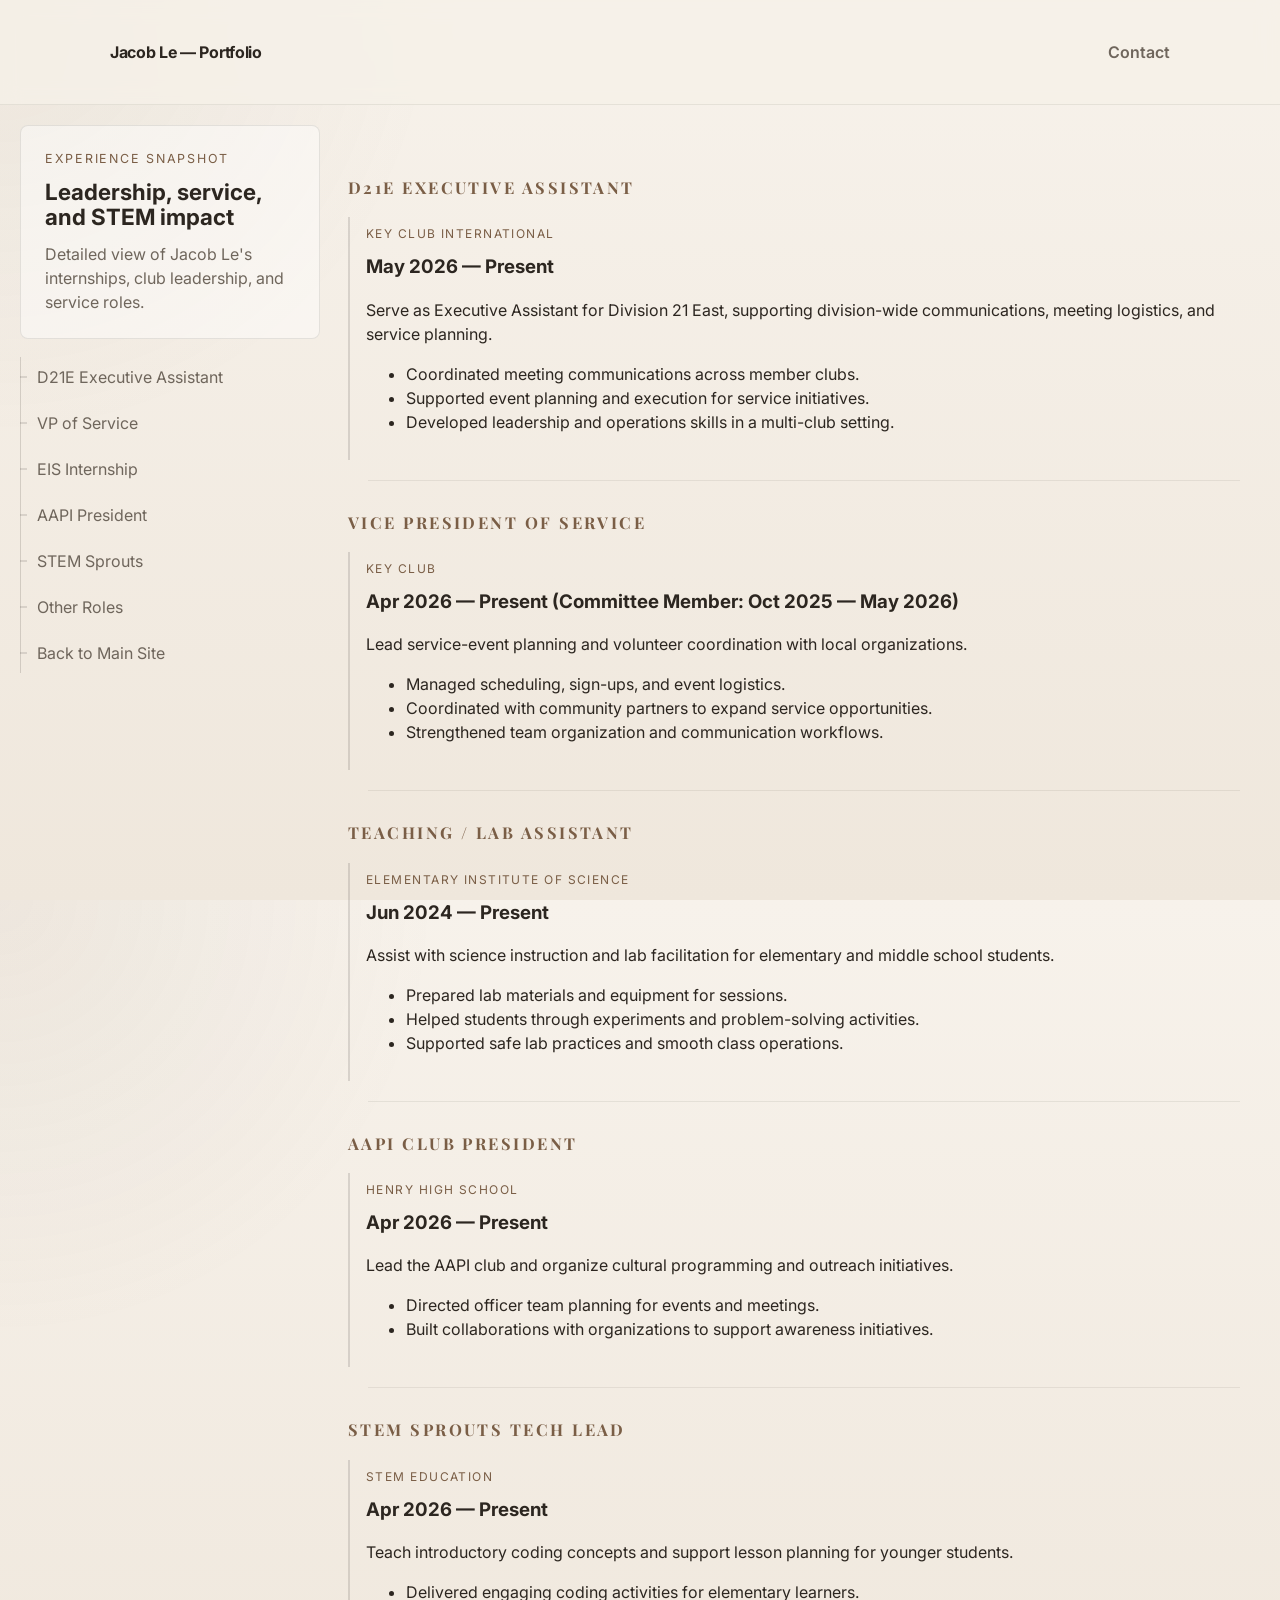
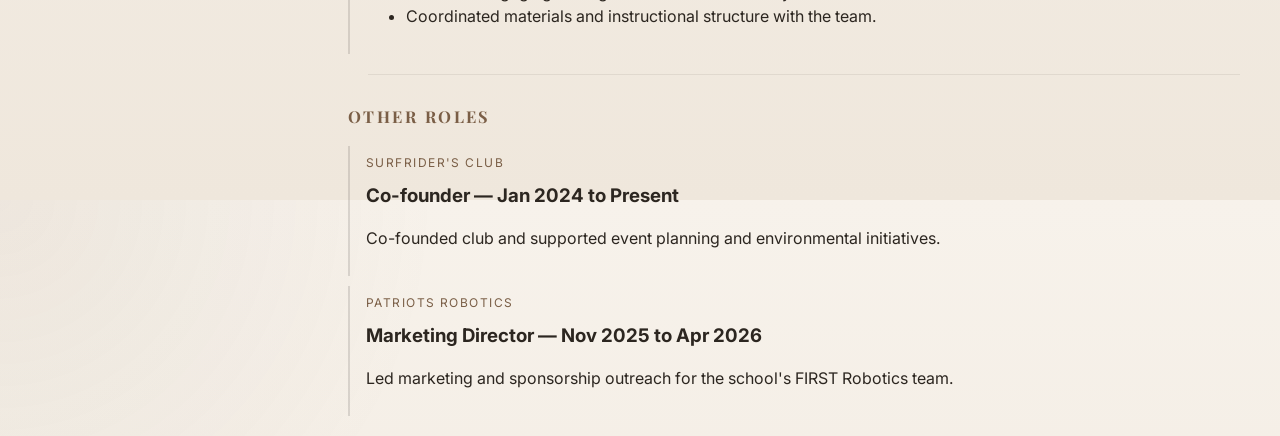
==== experience.html @ 4c25a662 "Refine visual flow and add experience/resume subpages" ====
<!doctype html>
<html lang="en">
  <head>
    <meta charset="utf-8" />
    <meta name="viewport" content="width=device-width,initial-scale=1" />
    <title>Jacob Le — Experience</title>
    <link rel="preconnect" href="https://fonts.googleapis.com">
    <link rel="preconnect" href="https://fonts.gstatic.com" crossorigin>
    <link href="https://fonts.googleapis.com/css2?family=Inter:wght@300;400;500;600;700;800&family=Playfair+Display:wght@400;600&display=swap" rel="stylesheet">
    <link rel="stylesheet" href="style.css">
  </head>
  <body>
    <header class="site-header">
      <div class="container header-inner">
        <a class="brand" href="index.html">Jacob Le — Portfolio</a>
        <a class="header-link" href="index.html#contact">Contact</a>
      </div>
    </header>

    <main class="portfolio-shell">
      <aside class="sidebar">
        <div class="sidebar-card">
          <p class="eyebrow">Experience Snapshot</p>
          <h1>Leadership, service, and STEM impact</h1>
          <p class="sidebar-copy">Detailed view of Jacob Le's internships, club leadership, and service roles.</p>
        </div>

        <nav class="side-menu" aria-label="Experience navigation">
          <a href="#d21e">D21E Executive Assistant</a>
          <a href="#vp-service">VP of Service</a>
          <a href="#eis">EIS Internship</a>
          <a href="#aapi">AAPI President</a>
          <a href="#stem">STEM Sprouts</a>
          <a href="#other">Other Roles</a>
          <a href="index.html#experience">Back to Main Site</a>
        </nav>
      </aside>

      <div class="content-column">
        <section class="section container" id="d21e">
          <h2 class="section-title">D21E Executive Assistant</h2>
          <div class="timeline">
            <article class="timeline-item">
              <p class="timeline-tag">Key Club International</p>
              <h3>May 2026 — Present</h3>
              <p>Serve as Executive Assistant for Division 21 East, supporting division-wide communications, meeting logistics, and service planning.</p>
              <ul>
                <li>Coordinated meeting communications across member clubs.</li>
                <li>Supported event planning and execution for service initiatives.</li>
                <li>Developed leadership and operations skills in a multi-club setting.</li>
              </ul>
            </article>
          </div>
        </section>

        <section class="section container" id="vp-service">
          <h2 class="section-title">Vice President of Service</h2>
          <div class="timeline">
            <article class="timeline-item">
              <p class="timeline-tag">Key Club</p>
              <h3>Apr 2026 — Present (Committee Member: Oct 2025 — May 2026)</h3>
              <p>Lead service-event planning and volunteer coordination with local organizations.</p>
              <ul>
                <li>Managed scheduling, sign-ups, and event logistics.</li>
                <li>Coordinated with community partners to expand service opportunities.</li>
                <li>Strengthened team organization and communication workflows.</li>
              </ul>
            </article>
          </div>
        </section>

        <section class="section container" id="eis">
          <h2 class="section-title">Teaching / Lab Assistant</h2>
          <div class="timeline">
            <article class="timeline-item">
              <p class="timeline-tag">Elementary Institute of Science</p>
              <h3>Jun 2024 — Present</h3>
              <p>Assist with science instruction and lab facilitation for elementary and middle school students.</p>
              <ul>
                <li>Prepared lab materials and equipment for sessions.</li>
                <li>Helped students through experiments and problem-solving activities.</li>
                <li>Supported safe lab practices and smooth class operations.</li>
              </ul>
            </article>
          </div>
        </section>

        <section class="section container" id="aapi">
          <h2 class="section-title">AAPI Club President</h2>
          <div class="timeline">
            <article class="timeline-item">
              <p class="timeline-tag">Henry High School</p>
              <h3>Apr 2026 — Present</h3>
              <p>Lead the AAPI club and organize cultural programming and outreach initiatives.</p>
              <ul>
                <li>Directed officer team planning for events and meetings.</li>
                <li>Built collaborations with organizations to support awareness initiatives.</li>
              </ul>
            </article>
          </div>
        </section>

        <section class="section container" id="stem">
          <h2 class="section-title">STEM Sprouts Tech Lead</h2>
          <div class="timeline">
            <article class="timeline-item">
              <p class="timeline-tag">STEM Education</p>
              <h3>Apr 2026 — Present</h3>
              <p>Teach introductory coding concepts and support lesson planning for younger students.</p>
              <ul>
                <li>Delivered engaging coding activities for elementary learners.</li>
                <li>Coordinated materials and instructional structure with the team.</li>
              </ul>
            </article>
          </div>
        </section>

        <section class="section container" id="other">
          <h2 class="section-title">Other Roles</h2>
          <div class="timeline">
            <article class="timeline-item">
              <p class="timeline-tag">Surfrider's Club</p>
              <h3>Co-founder — Jan 2024 to Present</h3>
              <p>Co-founded club and supported event planning and environmental initiatives.</p>
            </article>
            <article class="timeline-item">
              <p class="timeline-tag">Patriots Robotics</p>
              <h3>Marketing Director — Nov 2025 to Apr 2026</h3>
              <p>Led marketing and sponsorship outreach for the school's FIRST Robotics team.</p>
            </article>
          </div>
        </section>
      </div>
    </main>
  </body>
</html>
---- style.css ----
:root{
  --bg:#f6f1e8;
  --card:#fffaf3;
  --panel:#f0e8dc;
  --muted:#6f665c;
  --text:#2c2620;
  --accent:#7a5e46;
  --accent-soft:rgba(122,94,70,0.12);
  --glass:rgba(122,94,70,0.05);
  --border:rgba(44,38,32,0.10);
  --radius:8px;
  --max-width:1100px;
  --gap:24px;
}
*{box-sizing:border-box}
html,body{height:100%}
html{scroll-behavior:smooth}
body{
  margin:0;
  font-family:Inter,system-ui,-apple-system,Segoe UI,Roboto,"Helvetica Neue",Arial;
  background:
    radial-gradient(circle at top left, rgba(122,94,70,0.08), transparent 28%),
    linear-gradient(180deg,#f7f2eb 0%, #efe7dc 100%);
  color:var(--text);
  -webkit-font-smoothing:antialiased;
  -moz-osx-font-smoothing:grayscale;
  line-height:1.5;
}
.container{max-width:var(--max-width);margin:0 auto;padding:40px 20px}
.site-header{backdrop-filter: blur(10px);position:sticky;top:0;background:rgba(246,241,232,0.82);border-bottom:1px solid rgba(44,38,32,0.08);z-index:30}
.header-inner{display:flex;align-items:center;justify-content:space-between}
.brand{font-weight:700;color:var(--text);text-decoration:none;letter-spacing:-0.02em}
.header-link{color:var(--muted);text-decoration:none;font-weight:600}
.portfolio-shell{display:grid;grid-template-columns:300px minmax(0,1fr);gap:28px;max-width:calc(var(--max-width) + 300px);margin:0 auto;padding:20px}
.sidebar{position:sticky;top:84px;align-self:start;display:flex;flex-direction:column;gap:18px}
.sidebar-card{background:rgba(255,255,255,0.44);border:1px solid var(--border);border-radius:var(--radius);padding:24px}
.sidebar-card h1{font-size:1.4rem;line-height:1.15;margin:8px 0 12px}
.sidebar-copy{color:var(--muted);margin:0}
.eyebrow{margin:0 0 10px;color:var(--accent);font-size:0.78rem;letter-spacing:0.14em;text-transform:uppercase}
.sidebar-meta{display:flex;flex-wrap:wrap;gap:8px;margin-top:16px}
.sidebar-meta span{padding:0;border-radius:0;background:none;color:var(--muted);font-size:0.82rem;border:0}
.side-menu{display:flex;flex-direction:column;gap:6px;padding-left:14px;border-left:1px solid rgba(44,38,32,0.16)}
.side-menu a{position:relative;color:var(--muted);text-decoration:none;padding:8px 2px;border-radius:0;transition:color .2s,transform .2s}
.side-menu a::before{content:"";position:absolute;left:-15px;top:50%;width:7px;height:1px;background:rgba(44,38,32,0.25);transform:translateY(-50%);transition:width .2s,background .2s}
.side-menu a:hover,.side-menu a.active{color:var(--text);transform:translateX(2px)}
.side-menu a:hover::before,.side-menu a.active::before{width:12px;background:var(--accent)}
.content-column{min-width:0}
.hero{padding:34px 0 8px}
.hero-grid{display:grid;grid-template-columns:minmax(0,1fr) 380px;gap:24px;align-items:center}
.hero-text h2{font-size:clamp(2rem,4vw,3.5rem);line-height:1.02;margin:0 0 12px;max-width:12ch}
.headline{color:var(--accent);margin:0 0 12px;font-size:0.95rem;max-width:58ch}
.profile-wrap{display:flex;align-items:center;gap:14px;margin-bottom:14px}
.profile-img{width:72px;height:72px;border-radius:8px;object-fit:cover;border:1px solid var(--border);box-shadow:0 6px 18px rgba(44,38,32,0.04)}
.monogram{width:72px;height:72px;border-radius:8px;background:var(--panel);display:none;align-items:center;justify-content:center;font-weight:700;color:var(--text);border:1px solid var(--border);font-size:1.2rem}
.hero-text h2, .card-content h3{font-family:'Playfair Display', Georgia, serif;color:var(--text);font-weight:600}
.section-title{font-family:'Playfair Display', Georgia, serif}
.lead{color:var(--muted);margin:0 0 18px;max-width:62ch}
.skills{display:flex;gap:12px;padding:0;margin:18px 0 0;list-style:none}
.skills li{background:transparent;border:1px solid rgba(44,38,32,0.12);padding:8px 12px;border-radius:6px;color:var(--muted);font-size:0.9rem}
.btn{display:inline-block;padding:10px 14px;border-radius:10px;text-decoration:none;font-weight:600}
.btn.primary{background:linear-gradient(90deg,#3f342d,#5a4637);color:#fffaf2}
.btn.ghost{border:1px solid var(--border);color:var(--muted);margin-left:10px;background:rgba(255,255,255,0.34)}
.hero-card .card-inner{background:rgba(255,255,255,0.42);padding:20px;border-radius:var(--radius);border:1px solid var(--border);display:grid;gap:18px}
.stat-grid{display:grid;grid-template-columns:repeat(3,1fr);gap:12px}
.stat-grid div{padding:12px;border-radius:10px;background:rgba(255,255,255,0.52);border:1px solid var(--border)}
.stat-value{display:block;font-size:1.4rem;font-weight:800;color:var(--accent)}
.stat-label{display:block;color:var(--muted);font-size:0.8rem;line-height:1.2}
.card-content h3{margin:0 0 8px;font-size:1rem}
.section{padding:50px 0 0;scroll-margin-top:92px}
.content-column .section{position:relative}
.content-column .section:not(:first-of-type)::before{content:"";position:absolute;top:20px;left:20px;right:20px;height:1px;background:rgba(44,38,32,0.08)}
.section-title{font-size:1.02rem;margin:0 0 18px;color:var(--accent);text-transform:uppercase;letter-spacing:0.15em}
.info-grid,.projects-grid{display:grid;gap:20px}
.info-grid{grid-template-columns:repeat(2, minmax(0,1fr))}
.timeline{display:grid;gap:10px}
.timeline-item,.info-card{background:transparent;border:0;border-left:2px solid rgba(44,38,32,0.14);border-radius:0;padding:8px 0 10px 16px;box-shadow:none}
.timeline-item h3,.info-card h3,.project-body h3{margin:0 0 8px}
.timeline-tag{margin:0 0 10px;color:var(--accent);font-size:0.75rem;letter-spacing:0.12em;text-transform:uppercase}
.experience-links{display:flex;flex-wrap:wrap;gap:8px;margin-bottom:14px}
.experience-links a{border:0;padding:2px 0;text-decoration:none;color:var(--muted);background:none;font-size:0.85rem;border-bottom:1px dotted rgba(44,38,32,0.2)}
.experience-links a.inline-link{color:var(--accent);font-weight:600;border-bottom-color:var(--accent)}
.projects-grid{grid-template-columns:repeat(2,minmax(0,1fr))}
.project-card{background:var(--card);border:1px solid var(--border);border-radius:4px;overflow:hidden;transition:transform .35s cubic-bezier(.2,.9,.2,1),box-shadow .35s;transform:translateY(12px);opacity:0;box-shadow:none}
.project-card.visible{transform:none;opacity:1}
.project-card img{width:100%;height:160px;object-fit:cover;display:block}
.project-body{padding:16px}
.project-body p{color:var(--muted);margin:0 0 10px}
.meta{font-size:0.9rem}
.project-links a{color:var(--accent);text-decoration:none;margin-right:12px;font-weight:600}
.credentials{list-style:none;padding:0;margin:0;color:var(--muted)}
.credentials li{padding:14px 0;border-bottom:1px solid rgba(44,38,32,0.08)}
.contact-grid{display:flex;flex-wrap:wrap;gap:12px;margin-top:12px}
.contact-card{background:transparent;border:1px solid var(--border);padding:12px 16px;border-radius:6px;color:var(--muted);text-decoration:none}
.site-footer{padding:28px 0 40px;border-top:1px solid rgba(44,38,32,0.08);color:var(--muted)}

/* Responsive */
@media (max-width:1100px){
  .portfolio-shell{grid-template-columns:1fr;max-width:var(--max-width)}
  .sidebar{position:relative;top:auto}
  .side-menu{flex-direction:row;flex-wrap:wrap}
  .side-menu a{padding:10px 12px}
}
@media (max-width:900px){
  .hero-grid{grid-template-columns:1fr}
  .projects-grid,.info-grid{grid-template-columns:1fr}
  .container{padding:26px 16px}
}

/* small micro-interactions */
.project-card:hover{transform:translateY(-4px);box-shadow:0 8px 22px rgba(44,38,32,0.12)}
.reveal{opacity:0;transform:translateY(16px);transition:all .7s cubic-bezier(.2,.9,.2,1)}
.reveal.visible{opacity:1;transform:none}

/* subtle focus states */
a:focus{outline:2px solid rgba(122,94,70,0.2);outline-offset:3px}
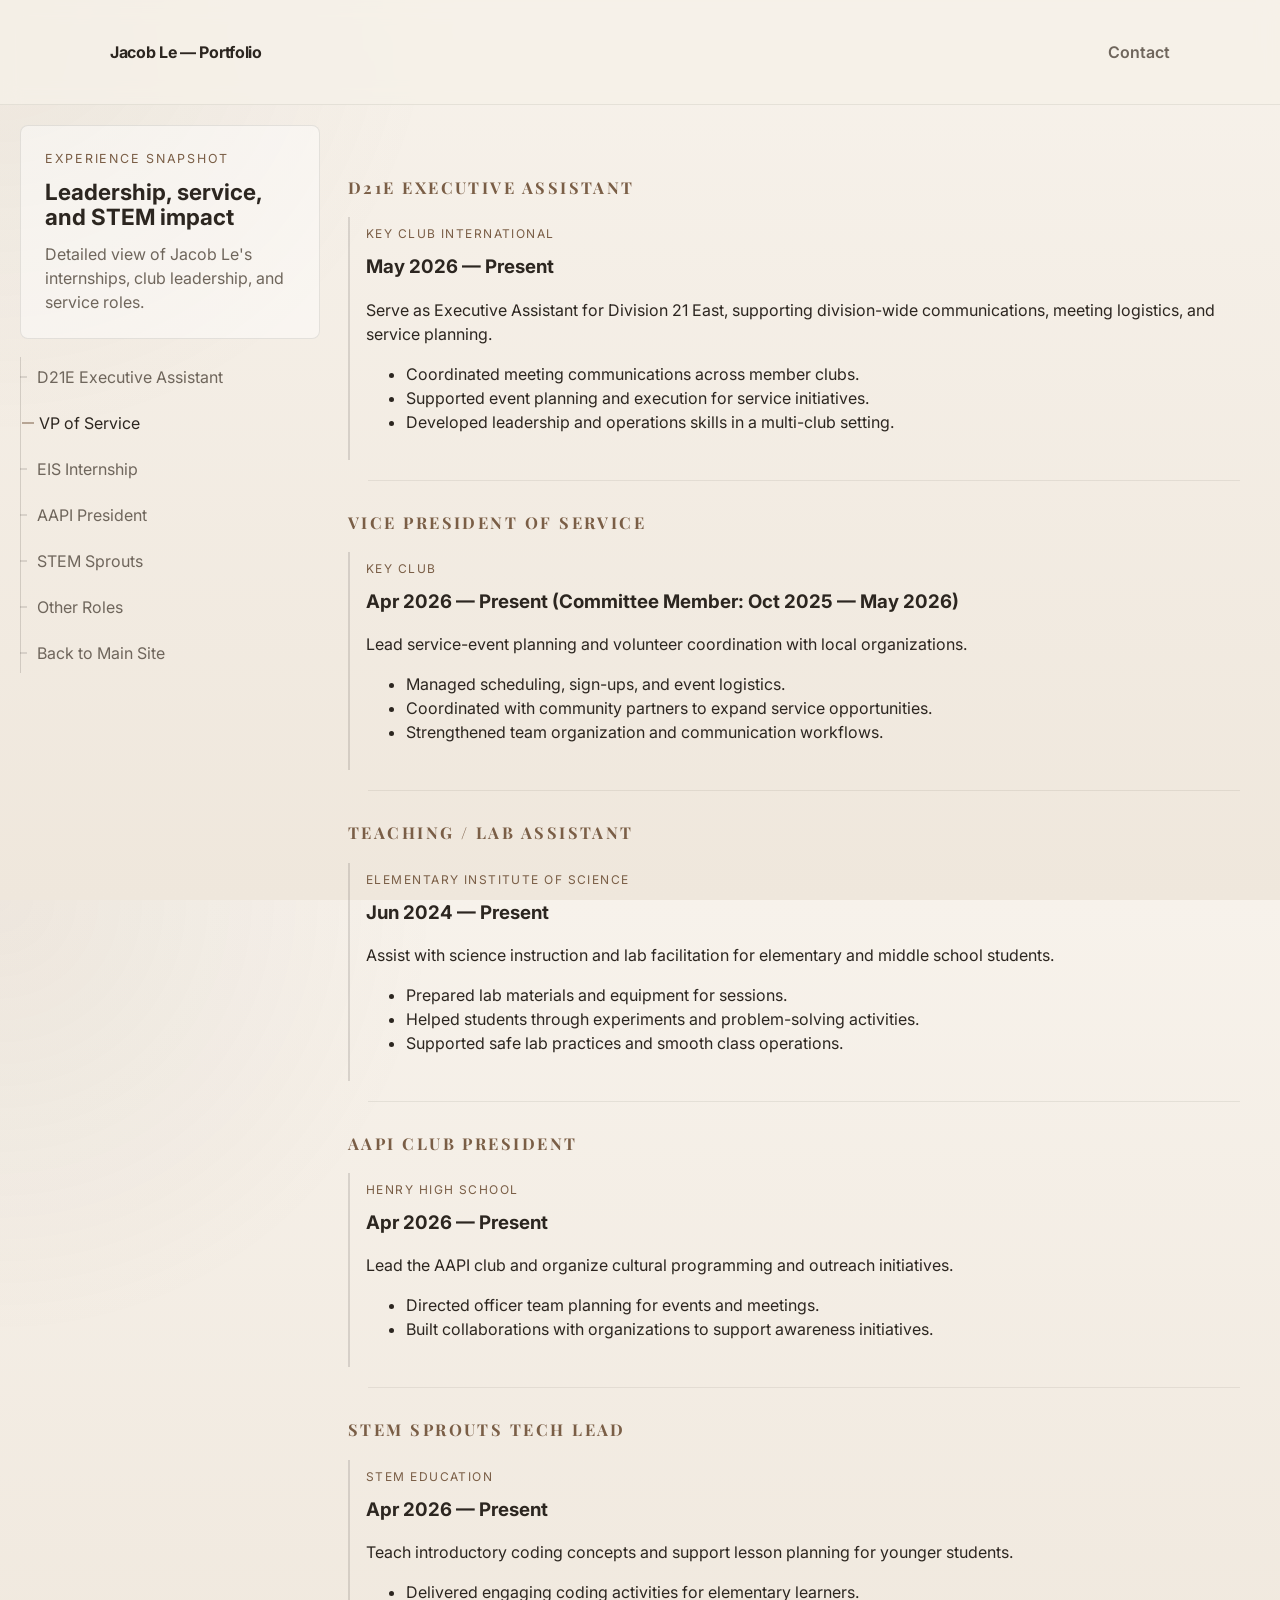
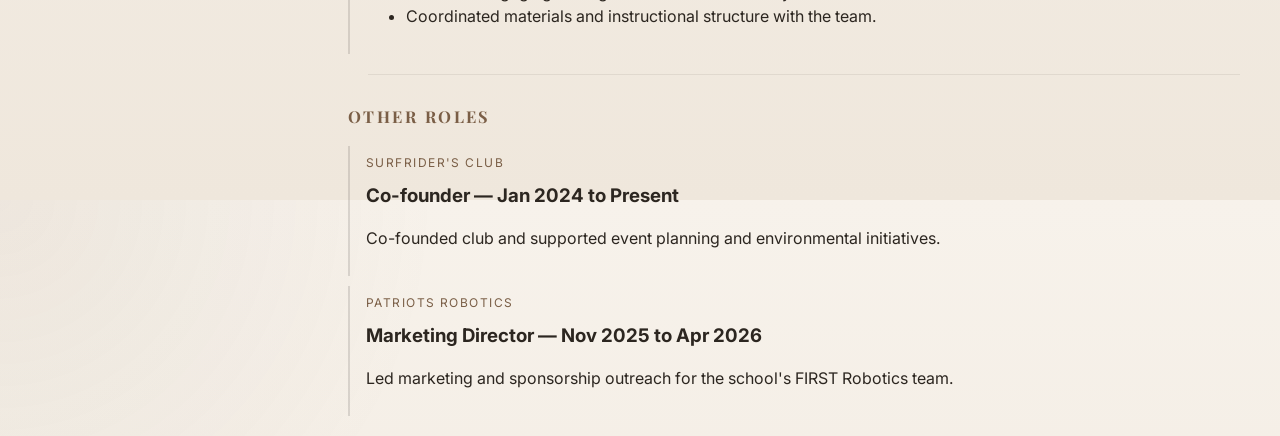
==== commit 41ce4ac4: "Unify page animations and improve motion flow" ====
--- a/experience.html
+++ b/experience.html
@@ -132,5 +132,6 @@
         </section>
       </div>
     </main>
+    <script src="app.js"></script>
   </body>
 </html>
--- a/style.css
+++ b/style.css
@@ -26,6 +26,8 @@
   -moz-osx-font-smoothing:grayscale;
   line-height:1.5;
 }
+body.is-loading{opacity:0.01}
+body.is-ready{opacity:1;transition:opacity .45s ease}
 .container{max-width:var(--max-width);margin:0 auto;padding:40px 20px}
 .site-header{backdrop-filter: blur(10px);position:sticky;top:0;background:rgba(246,241,232,0.82);border-bottom:1px solid rgba(44,38,32,0.08);z-index:30}
 .header-inner{display:flex;align-items:center;justify-content:space-between}
@@ -108,8 +110,14 @@
 
 /* small micro-interactions */
 .project-card:hover{transform:translateY(-4px);box-shadow:0 8px 22px rgba(44,38,32,0.12)}
-.reveal{opacity:0;transform:translateY(16px);transition:all .7s cubic-bezier(.2,.9,.2,1)}
-.reveal.visible{opacity:1;transform:none}
+.motion-item,.reveal{opacity:0;transform:translateY(16px);transition:opacity .68s cubic-bezier(.21,.75,.26,1),transform .68s cubic-bezier(.21,.75,.26,1);transition-delay:var(--stagger,0ms)}
+.motion-item.visible,.reveal.visible{opacity:1;transform:none}
 
 /* subtle focus states */
 a:focus{outline:2px solid rgba(122,94,70,0.2);outline-offset:3px}
+
+@media (prefers-reduced-motion: reduce){
+  html{scroll-behavior:auto}
+  .motion-item,.reveal,.project-card{opacity:1;transform:none;transition:none}
+  body.is-loading,body.is-ready{opacity:1;transition:none}
+}
